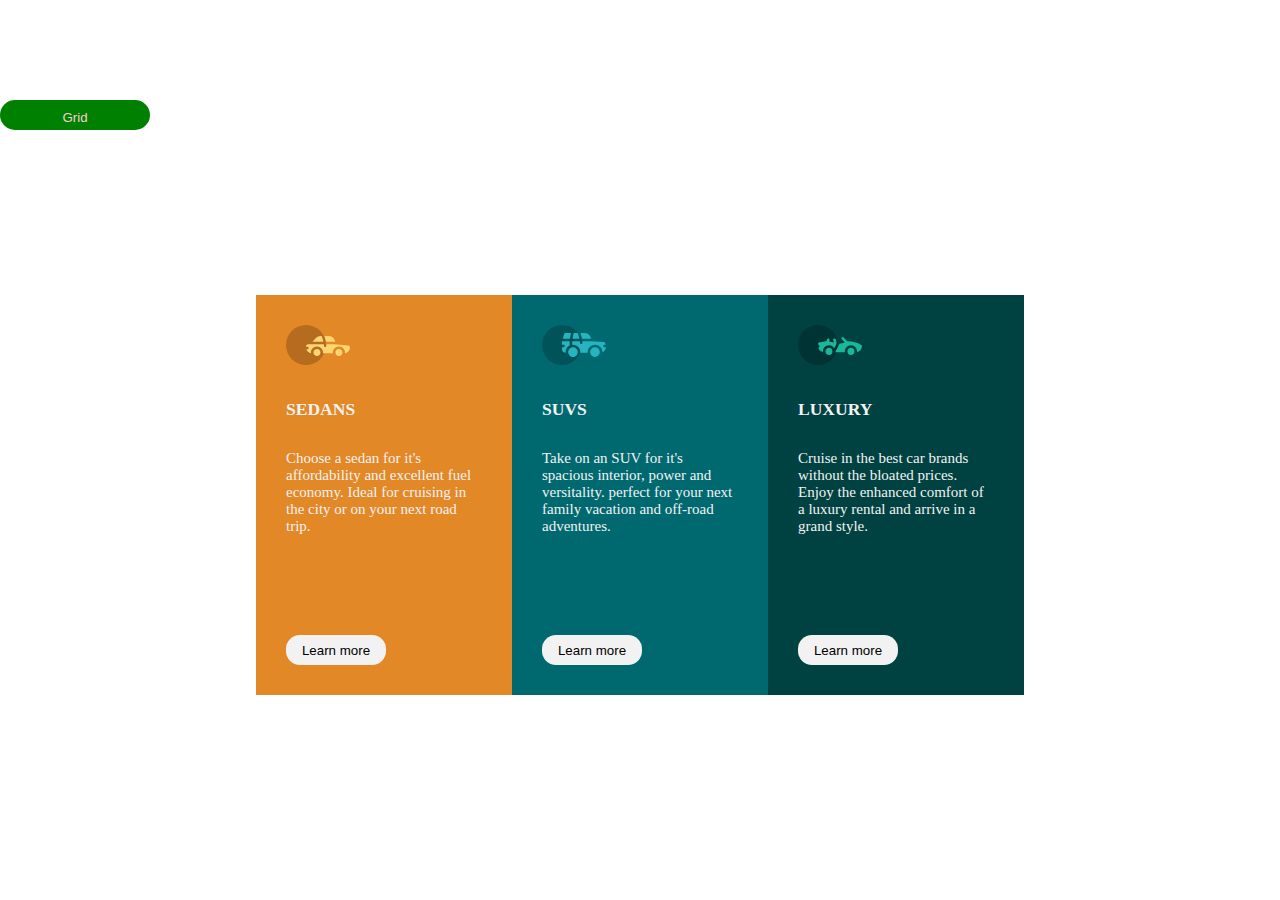
==== index.html @ 74517ec9 "first commit" ====
<!DOCTYPE html>
<html lang="en">
<head>
  <meta charset="UTF-8">
  <meta http-equiv="X-UA-Compatible" content="IE=edge">
  <meta name="viewport" content="width=device-width, initial-scale=1.0">
  <title>HTML/CSS card</title>
  <link rel="stylesheet" href="index.css">
</head>
<body>
  <header>
    <nav><button class="cad"><a  href="grid.html">Grid</a></button></nav>
  </header>
  <main>
    
    <div  class="container">
      <div class="sed">
        <img src="icon-sedans.svg" alt="car"  height="px">
        <h3>SEDANS</h3>
        <p>
          Choose a sedan for it's affordability and excellent fuel  economy.  Ideal for cruising  in the city or on your next road trip.
        </p>
        <button>Learn more</button>
      </div>
      <div class="suv">
        <img src="icon-suvs.svg" alt="car" height="px"  width="px">
        <h3>SUVS</h3>
        <p>
          Take on an SUV for it's spacious interior, power and versitality. perfect for your next family vacation and off-road adventures.
        </p>
        <button>Learn more</button>
      </div>
      <div class="lux">
        <img src="icon-luxury.svg" alt="car" height="px">
        <h3>LUXURY</h3>
        <p>
          Cruise in the best car brands without the bloated prices. Enjoy the enhanced comfort of a luxury rental and arrive in a grand style.
        </p>
        <button>Learn more</button>
      </div>
    </div>
    
  </main>
</body>
</html>
---- index.css ----
* {
  padding:0;
  margin: 0;
  box-sizing: border-box;
}
body{
  font-size: 15px;
  font-family: "lexend Deca
  https://fonts.google.com/specimen/Lexend+Deca";
  width: 100%;
  height: 100%;
}

header{
  width:100%;
  height: 10vh;
}
main  {
  width: 100%;

  height: 90vh;
  display: flex;
  align-items: center;
  justify-content: center;
  
}

.container {
  width: 60%;
  height: 400px;
  display: flex;
}
h3, p{
  color: hsl(0, 0%, 95%);
}
.sed {
  background-color: hsl(31, 77%, 52%);
}
.suv {
  background-color: hsl(184, 100%, 22%);
}
.lux {
  background-color: hsl(179, 100%, 13%);
}
button{
  background-color: hsl(0, 0%, 95%);
  padding: 20px,  10px;
  height: 30px;
  border: none;
  border-radius: 14px;
  width: 100px;
  margin-top: 100px;
  font-size:;
  font-family: 

}
.sed,.suv,.lux {
  width: 100%;
  padding: 30px;
  height: 100%;
}
h3  {
  margin: 30px  0;
}
.cad{
  padding: 10px;
  background-color: green;
  color: white;
  width: 150px;
  border-radius: 115px;
  border:none;
  
}
a{
  text-decoration: none;
  color: rgb(247, 207, 207);
}
a:hover{
  color: rgb(254, 255, 255);
}
.cad:hover{ background-color: purple;
}
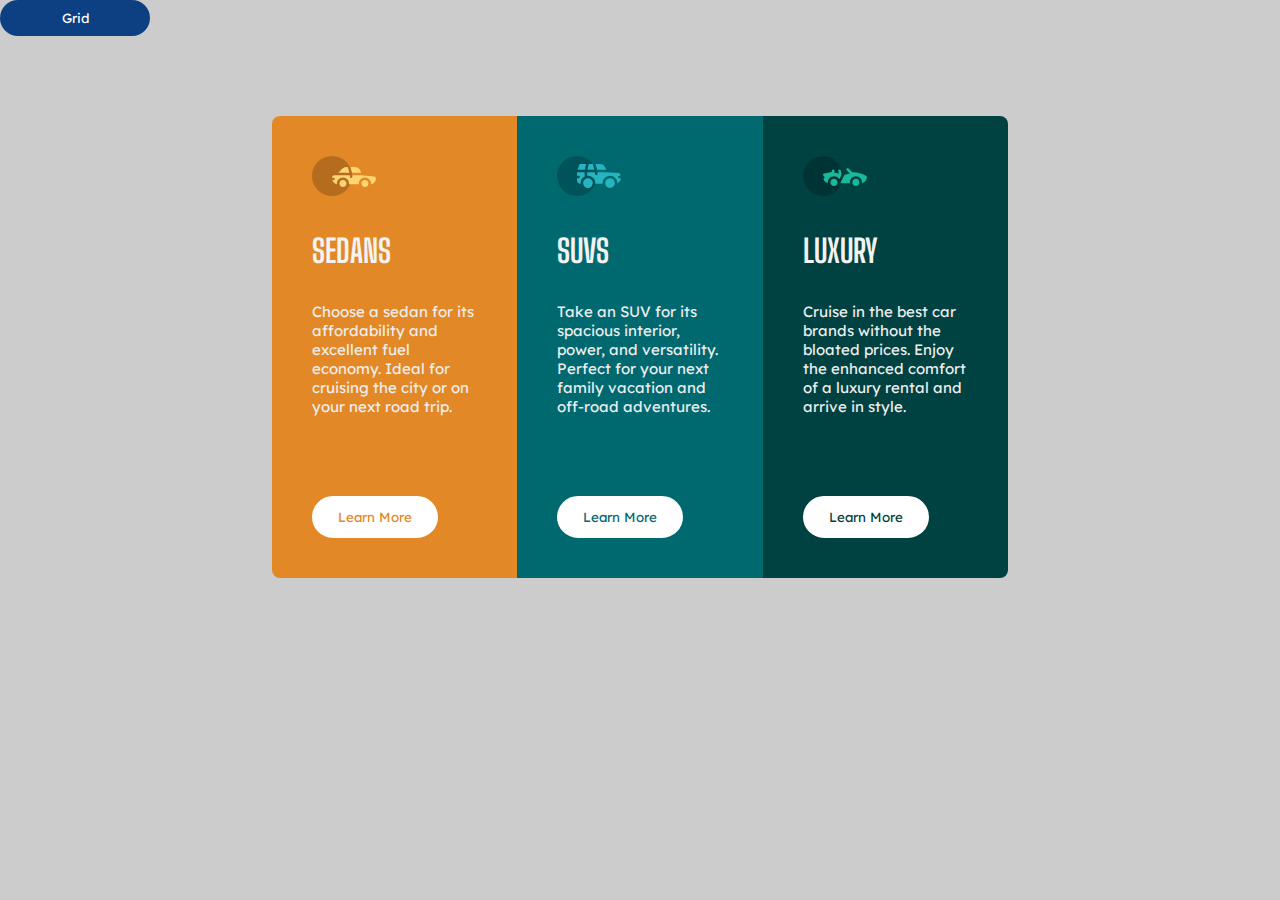
==== commit 0ff2bf64: "first commit" ====
--- a/index.html
+++ b/index.html
@@ -9,36 +9,35 @@
 </head>
 <body>
   <header>
-    <nav><button class="cad"><a  href="grid.html">Grid</a></button></nav>
+    <nav><a  href="grid.html"><button class="cad">Grid</button></a></nav>
   </header>
   <main>
     
-    <div  class="container">
-      <div class="sed">
-        <img src="icon-sedans.svg" alt="car"  height="px">
-        <h3>SEDANS</h3>
-        <p>
-          Choose a sedan for it's affordability and excellent fuel  economy.  Ideal for cruising  in the city or on your next road trip.
-        </p>
-        <button>Learn more</button>
+    <div class="container">
+      <div class="card sed">
+          <div><img src="icon-sedans.svg" alt="Sedan"></div>
+          <div><h1>SEDANS</h1> </div>
+          <div><p>Choose a sedan for its affordability and excellent fuel economy. Ideal for 
+              cruising the city or on your next road trip.</p> </div>
+          <div><button class="sed-btn">Learn More</button></div>
       </div>
-      <div class="suv">
-        <img src="icon-suvs.svg" alt="car" height="px"  width="px">
-        <h3>SUVS</h3>
-        <p>
-          Take on an SUV for it's spacious interior, power and versitality. perfect for your next family vacation and off-road adventures.
-        </p>
-        <button>Learn more</button>
+
+      <div class="card suv">
+          <div><img src="icon-suvs.svg" alt="Sedan car"></div>
+          <div><h1>SUVS</h1> </div>
+          <div><p>Take an SUV for its spacious interior, power, and versatility. Perfect 
+              for your next family vacation and off-road adventures.</p> </div>
+          <div><button class="suv-btn">Learn More</button></div>
       </div>
-      <div class="lux">
-        <img src="icon-luxury.svg" alt="car" height="px">
-        <h3>LUXURY</h3>
-        <p>
-          Cruise in the best car brands without the bloated prices. Enjoy the enhanced comfort of a luxury rental and arrive in a grand style.
-        </p>
-        <button>Learn more</button>
+
+      <div class="card lux">
+          <div><img src="icon-luxury.svg" alt="Luxury car"></div>
+          <div><h1>LUXURY</h1></div>
+          <div><p>Cruise in the best car brands without the bloated prices. Enjoy the enhanced
+               comfort of a luxury rental and arrive in style.</p> </div>
+          <div><button class="lux-btn">Learn More</button></div>
       </div>
-    </div>
+  </div>
     
   </main>
 </body>
--- a/index.css
+++ b/index.css
@@ -1,74 +1,167 @@
+@import url('https://fonts.googleapis.com/css2?family=Big+Shoulders+Display:wght@700&family=Lexend+Deca&display=swap');
+
 * {
-  padding:0;
-  margin: 0;
-  box-sizing: border-box;
-}
-body{
-  font-size: 15px;
-  font-family: "lexend Deca
-  https://fonts.google.com/specimen/Lexend+Deca";
-  width: 100%;
-  height: 100%;
+    box-sizing: border-box;
+    margin: 0;
+    padding: 0;
 }
 
-header{
-  width:100%;
-  height: 10vh;
+body {
+    background-color: #ccc;
 }
-main  {
-  width: 100%;
 
-  height: 90vh;
-  display: flex;
-  align-items: center;
-  justify-content: center;
-  
+h1 {
+    font-family: 'Big Shoulders Display', cursive;
+    font-weight: 700;
+    color: #f3f3f3;
+    margin: 2rem 0;
+}
+
+p {
+    font-family: 'Lexend Deca', sans-serif;
+    font-weight: 400;
+    color: #eeeeee;
+    margin-bottom: 5rem;
+    font-size: 0.9375rem;
+}
+
+main {
+    display: flex;
+    justify-content: center;
+    align-items: center;
+    width: 100%;
+    max-width: 800px;
+    margin: 0 auto;
+    padding: 5rem 2rem;
 }
 
 .container {
-  width: 60%;
-  height: 400px;
-  display: flex;
+    flex-wrap: wrap;
+    display: flex;
+    justify-content: center;
+    align-items: center;
+    width: 100%;
 }
-h3, p{
-  color: hsl(0, 0%, 95%);
+
+.card {
+    padding: 2.5rem;
+    flex: 1 1 0px;
+    align-self: stretch;
+    width: 100%;
 }
+
 .sed {
-  background-color: hsl(31, 77%, 52%);
+    background-color: hsl(31, 77%, 52%);
+    border-top-left-radius: 0.5rem;
+    border-bottom-left-radius: 0.5rem;
 }
+
 .suv {
-  background-color: hsl(184, 100%, 22%);
+    background-color: hsl(184, 100%, 22%);
 }
+
 .lux {
-  background-color: hsl(179, 100%, 13%);
+    background-color: hsl(179, 100%, 13%);
+    border-top-right-radius: 0.5rem;
+    border-bottom-right-radius: 0.5rem;
 }
-button{
-  background-color: hsl(0, 0%, 95%);
-  padding: 20px,  10px;
-  height: 30px;
-  border: none;
-  border-radius: 14px;
-  width: 100px;
-  margin-top: 100px;
-  font-size:;
-  font-family: 
 
+button {
+    background-color: #ffffff;
+    border: 2px solid #ffffff;
+    outline: 0;
+    border-radius: 5rem;
+    padding: 0.7rem 1.5rem;
+    font-family: 'Lexend Deca', sans-serif;
+    cursor: pointer;
 }
-.sed,.suv,.lux {
-  width: 100%;
-  padding: 30px;
-  height: 100%;
+
+.sed-btn {
+    color: hsl(31, 77%, 52%);
 }
-h3  {
-  margin: 30px  0;
+
+.suv-btn {
+    color: hsl(184, 100%, 22%);
+}
+
+.lux-btn {
+    color: hsl(179, 100%, 13%);
+}
+
+button:hover {
+    background-color: transparent;
+    color: #ffffff;
+}
+
+@media screen and (max-width:573px) {
+    .sed {
+        border-top-left-radius: 0.5rem;
+        border-bottom-left-radius: unset;
+    }
+    
+    .suv {
+        border-top-left-radius: unset;
+        border-top-right-radius: 0.5rem;
+        border-bottom-left-radius: unset;
+    }
+    
+    .lux {
+        border-top-right-radius: unset;
+        border-bottom-left-radius: 0.5rem;
+        border-bottom-right-radius: 0.5rem;
+    }
+    
+}
+
+@media screen and (max-width:404px) {
+    .sed {
+        border-top-left-radius: 0.5rem;
+        border-top-right-radius: 0.5rem;
+        border-bottom-left-radius: unset;
+    }
+    
+    .suv {
+        border-top-left-radius: unset;
+        border-top-right-radius: unset;
+        border-bottom-left-radius: 0.5rem;
+    }
+    
+    .lux {
+        border-top-right-radius: unset;
+        border-bottom-left-radius: unset;
+        border-bottom-right-radius: 0.5rem;
+    }
+    
+}
+
+@media screen and (max-width:402px) {
+    .sed {
+        border-top-left-radius: 0.5rem;
+        border-top-right-radius: 0.5rem;
+        border-bottom-left-radius: unset;
+    }
+    
+    .suv {
+        border-top-left-radius: unset;
+        border-top-right-radius: unset;
+        border-bottom-left-radius: unset;
+    }
+    
+    .lux {
+        border-top-right-radius: unset;
+        border-bottom-left-radius: 0.5rem;
+        border-bottom-right-radius: 0.5rem;
+    }
+    
 }
 .cad{
   padding: 10px;
-  background-color: green;
+  background-color: rgb(13, 64, 131);
   color: white;
   width: 150px;
   border-radius: 115px;
   border:none;
+  
   
 }
 a{
@@ -78,5 +171,5 @@
 a:hover{
   color: rgb(254, 255, 255);
 }
-.cad:hover{ background-color: purple;
+.cad:hover{ background-color: rgb(7, 81, 177);
 }